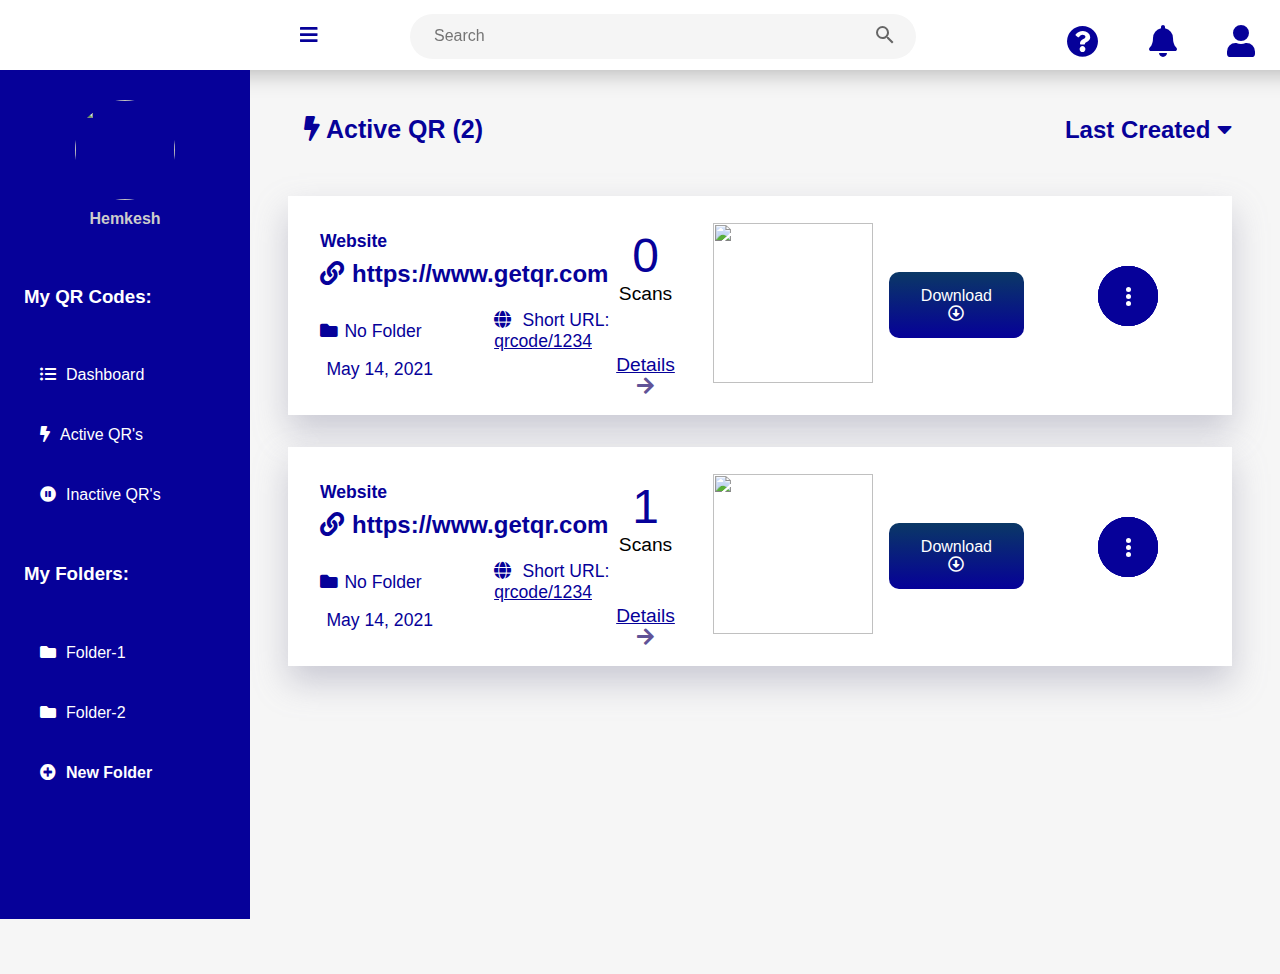
==== dashboard.html @ bebdff66 "index update 2" ====
<!DOCTYPE html>
<html lang="en" dir="ltr">
  <head>
    <meta charset="utf-8">
    <meta name="viewport" content="width=device-width, initial-scale=1.0">
    <title>GetQR Dashboard</title>
    <link rel="stylesheet" href="css/dashstyle.css">
    <link rel="stylesheet" href="https://cdnjs.cloudflare.com/ajax/libs/font-awesome/5.12.1/css/all.min.css">
    <script src="https://cdnjs.cloudflare.com/ajax/libs/jquery/3.5.1/jquery.min.js" charset="utf-8"></script>
    <script src="https://kit.fontawesome.com/327f2816b0.js" crossorigin="anonymous"></script>
  </head>
  <body>

    <input type="checkbox" id="check">
    <!--header area start-->
    <header>
      <label for="check">
        <i class="fas fa-bars" id="sidebar_btn"></i>
      </label>
      <div class="left_area">
        <img src="logopro.svg" style="position:fixed; top:10px; left:10px; width:250px" alt=""><i class="fa fa-product-hunt" aria-hidden="true" style="color:white"></i>      
      </div>
      <div class="swrapper left_area">
        <div class="searchBar">
          <input id="searchQueryInput" type="text" name="searchQueryInput" placeholder="Search" value="" />
          <button id="searchQuerySubmit" type="submit" name="searchQuerySubmit">
            <svg style="width:24px;height:24px" viewBox="0 0 24 24"><path fill="#666666" d="M9.5,3A6.5,6.5 0 0,1 16,9.5C16,11.11 15.41,12.59 14.44,13.73L14.71,14H15.5L20.5,19L19,20.5L14,15.5V14.71L13.73,14.44C12.59,15.41 11.11,16 9.5,16A6.5,6.5 0 0,1 3,9.5A6.5,6.5 0 0,1 9.5,3M9.5,5C7,5 5,7 5,9.5C5,12 7,14 9.5,14C12,14 14,12 14,9.5C14,7 12,5 9.5,5Z" />
            </svg>
          </button>
        </div>
      </div>
      <div class="right_area">
        <a href="#" class="logout_btn"><i class="fas fa-user"></i></a>
      </div>
      <div class="right_area">
        <a href="#" class="logout_btn"><i class="fas fa-bell"></i></a>
      </div>
      <div class="right_area">
        <a href="#" class="logout_btn"><i class="fas fa-question-circle"></i></a>
      </div>
    </header>
    <!--header area end-->
    <!--mobile navigation bar start-->
    <div class="mobile_nav">
      <div class="nav_bar">
        <img src="images/user.png" class="mobile_profile_image" alt="">
        <i class="fa fa-bars nav_btn"></i>
      </div>
      <div class="mobile_nav_items">
        <a href="#"><i class="far fa-user"></i><span>Dashboard</span></a>
        <a href="#"><i class="fa fa-list-ul"></i><span>Dashboard</span></a>
        <a href="#"><i class="fa fa-bolt"></i><span>Active QR's</span></a>
        <a href="#"><i class="fa fa-pause-circle"></i><span>Inactive QR's</span></a>    
        <a href="#"><i class="fa fa-folder"></i><span>Folder-1</span></a>
        <a href="#"><i class="fa fa-folder"></i><span>Folder-2</span></a>
        <a href="#"><i class="fa fa-plus-circle"></i><span><b>New Folder</b></span></a>
      </div>
    </div>
    <!--mobile navigation bar end-->
    <!--sidebar start-->
    <div class="sidebar">
      <div class="profile_info">
        <img src="images/userc.png" class="profile_image" alt="">
        <h4>Hemkesh</h4>
      </div>
        <h3>My QR Codes:</h3>
        <a href="#"><i class="fa fa-list-ul"></i><span>Dashboard</span></a>
        <a href="#"><i class="fa fa-bolt"></i><span>Active QR's</span></a>
        <a href="#"><i class="fa fa-pause-circle"></i><span>Inactive QR's</span></a>
        <h3>My Folders:</h3>    
        <a href="#"><i class="fa fa-folder"></i><span>Folder-1</span></a>
        <a href="#"><i class="fa fa-folder"></i><span>Folder-2</span></a>
        <a href="#"><i class="fa fa-plus-circle"></i><span><b>New Folder</b></span></a>
    </div>
    <!--sidebar end-->
    <div class="heading">
        <div class="heading1">
            <h1><i class="fas fa-bolt"></i>  Active QR (2)</h1>
        </div>
        <div class="heading2">
            <h2>Last Created  <i class="fa fa-caret-down" aria-hidden="true"></i></h2>
        </div>
        
    </div>

    <div class="dashtabs">

      <div class="dashtabs_content dashtabs_content--active dashtabs_content-1" data-tab = "1">

          <div class="QRInfo">
              <div class="QRInfo_1">
                  <span>Website</span>
                  <h3><i class="fas fa-link" aria-hidden="true"></i>https://www.getqr.com</h3>
                  <div>
                      <span><i class="fa fa-folder" aria-hidden="true"></i>No Folder</span>
                      <span><i class="fa fa-globe" aria-hidden="true"></i>  Short URL: <u>qrcode/1234</u></span>
                      <span><i class="fa fa-clock-o" aria-hidden="true"></i>May 14, 2021</span>
                  </div>
              </div>
              <div class="QRInfo_2">
                  <div>
                      <p>
                          <span>0</span>
                          <small>Scans</small>
                      </p>
                      <button>
                          <a href="details.html" style="color:#060199">Details </a><i class="fa fa-arrow-right" aria-hidden="true"></i>
                      </button>
                  </div>
                  <div>
                      <img src="Group6.svg" alt="">
                  </div>
              </div>
              <div class="QRInfo_3">
                <button class="dbutton">
                    Download  <i class="far fa-arrow-alt-circle-down"></i>
                  </button>
                <div class="menu">
                    <input type="checkbox" href="#" class="menu-open" name="menu-open" id="menu-open">                
                    <label class="menu-open-button" for="menu-open">
                      <span class="points p-1"></span>
                      <span class="points p-2"></span>
                      <span class="points p-3"></span>
                    </label>                  
                    <a href="" class="menu-item item-1"><i class="fas fa-palette"></i></a>
                    <a href="" class="menu-item item-2"><i class="fa fa-pencil" aria-hidden="true"></i></a>
                    <a href="" class="menu-item item-3"><i class="far fa-folder" aria-hidden="true"></i></a>
                </div>
              </div>
          </div>
          <div class="QRInfo">
              <div class="QRInfo_1">
                  <span>Website</span>
                  <h3><i class="fas fa-link" aria-hidden="true"></i>https://www.getqr.com</h3>
                  <div>
                      <span><i class="fa fa-folder" aria-hidden="true"></i>No Folder</span>
                      <span><i class="fa fa-globe" aria-hidden="true"></i>  Short URL: <u>qrcode/1234</u></span>
                      <span><i class="fa fa-clock-o" aria-hidden="true"></i>May 14, 2021</span>

                  </div>
              </div>
              <div class="QRInfo_2">
                  <div>
                      <p>
                          <span>1</span>
                          <small>Scans</small>
                      </p>
                      <button>
                        <a href="details.html" style="color:#060199">Details </a><i class="fa fa-arrow-right" aria-hidden="true"></i>
                      </button>
                  </div>
                  <div>
                      <img src="Group6.svg" alt="">
                  </div>
              </div>
              <div class="QRInfo_3">
                  <button class="dbutton">
                    Download  <i class="far fa-arrow-alt-circle-down"></i>
                  </button>
                  <div class="menu1">
                    <input type="checkbox" href="#" class="menu1-open" name="menu1-open" id="menu1-open">                
                    <label class="menu1-open-button" for="menu-open">
                      <span class="points p-1"></span>
                      <span class="points p-2"></span>
                      <span class="points p-3"></span>
                    </label>                  
                    <a href="" class="menu1-item item-1"><i class="fas fa-palette"></i></a>
                    <a href="" class="menu1-item item-2"><i class="fa fa-pencil" aria-hidden="true"></i></a>
                    <a href="" class="menu1-item item-3"><i class="far fa-folder" aria-hidden="true"></i></a>
                </div>
              </div>
          </div>
          
      </div>
      <div class="dashtabs_content dashtabs_content-2" data-tab = "2">
          <div class="dashtabs_content_nav">
              <span class="heading">
                  <i class="fa fa-bolt" aria-hidden="true"></i>
                  Active QR Codes
              </span>       
              <div class="btns">
                  <button>
                      Last Created
                      <i class="fa fa-caret-down" aria-hidden="true"></i>
                  </button>
                  <button>
                      <i class="fa fa-plus" aria-hidden="true"></i>
                      Create QR Code
                  </button>
              </div>
          </div>

          <div class="QRInfo">
              <div class="QRInfo_1">
                  <span>Website</span>
                  <h3><i class="fa fa-globe" aria-hidden="true"></i>https://xyz.com</h3>
                  <div>
                      <span><i class="fa fa-folder" aria-hidden="true"></i>No Folder</span>
                      <span><i class="fa fa-paperclip" aria-hidden="true"></i>qrcode/1234</span>
                      <span><i class="fa fa-clock-o" aria-hidden="true"></i>May 14, 2021</span>
                      <span><i class="fa fa-arrow-right" aria-hidden="true"></i>xyz.com</span>
                  </div>
              </div>
              <div class="QRInfo_2">
                  <div>
                      <p>
                          <span>1</span>
                          <small>Scans</small>
                      </p>
                      <button>
                          Details <i class="fa fa-arrow-right" aria-hidden="true"></i>
                      </button>
                  </div>
                  <div>
                      <img src="https://qrcgcustomers.s3.eu-west-1.amazonaws.com/account13631348/qrcodes/32899246.png?X-Amz-Content-Sha256=UNSIGNED-PAYLOAD&X-Amz-Algorithm=AWS4-HMAC-SHA256&X-Amz-Credential=AKIAJB2HRMXMYBGR2KIQ%2F20210514%2Feu-west-1%2Fs3%2Faws4_request&X-Amz-Date=20210514T131016Z&X-Amz-SignedHeaders=host&X-Amz-Expires=3600&X-Amz-Signature=82f97c0ffdeebf40bc5fae94ef28a7387017f0e29db5f8d3c3f958b027d1883b" alt="">
                  </div>
              </div>
              <div class="QRInfo_3">
                  <button>
                    <i class="fas fa-download"></i>
                  </button>
                  <div class="menu1">
                    <input type="checkbox" href="#" class="menu1-open" name="menu1-open" id="menu1-open">                
                    <label class="menu1-open-button" for="menu1-open">
                      <span class="points p-1"></span>
                      <span class="points p-2"></span>
                      <span class="points p-3"></span>
                    </label>                  
                    <a href="" class="menu1-item item-1"><i class="fa fa-star-o" aria-hidden="true"></i></a>
                    <a href="" class="menu1-item item-2"><i class="fa fa-pencil" aria-hidden="true"></i></a>
                    <a href="" class="menu1-item item-3"><i class="fa fa-trash-o" aria-hidden="true"></i></a>
                </div>
              </div>
          </div>
      </div>
      <div class="dashtabs_content dashtabs_content-3" data-tab = "3">
          <div class="dashtabs_content_nav">
              <span class="heading">
                  <i class="fa fa-pause" aria-hidden="true"></i>
                  Paused QR Code
              </span>       
              <div class="btns">
                  <button>
                      Last Created
                      <i class="fa fa-caret-down" aria-hidden="true"></i>
                  </button>
                  <button>
                      <i class="fa fa-plus" aria-hidden="true"></i>
                      Create QR Code
                  </button>
              </div>
          </div>

          <div class="no_content">
              <i class="fa fa-pause" aria-hidden="true"></i>
              <h1>There are no paused QR Codes</h1>
          </div>
      </div>
      <div class="dashtabs_content dashtabs_content-4" data-tab = "4">
      </div>
      <div class="dashtabs_content dashtabs_content-5" data-tab = "5">
      </div>
      <div class="dashtabs_content dashtabs_content-6" data-tab = "6">
      </div>

  </div>
  <script>
      function setUpTabs(){
          document.querySelectorAll('.dashtabs_btn').forEach(button => {
              button.addEventListener('click', () =>{
                  console.log("Hello");
                  const sideBar = button.parentElement;
                  const dashtabsContainer = sideBar.parentElement;
                  const dashtabNumber = button.dataset.forTab;
                  const tabToActivate = dashtabsContainer.querySelector(`.dashtabs_content[data-tab="${dashtabNumber}"]`);

              
                  sideBar.querySelectorAll('.dashtabs_btn').forEach(btn => {
                      btn.classList.remove('dashtabs_btn--active');
                  });
                  dashtabsContainer.querySelectorAll('.dashtabs_content').forEach(content => {
                      content.classList.remove('dashtabs_content--active');
                  });
                  button.classList.add('dashtabs_btn--active');
                  tabToActivate.classList.add('dashtabs_content--active');
              });
          });
      }
      setUpTabs();
  </script>

    <script type="text/javascript">
    $(document).ready(function(){
      $('.nav_btn').click(function(){
        $('.mobile_nav_items').toggleClass('active');
      });
    });
    </script>

  </body>
</html>
---- css/dashstyle.css ----
body{
    margin: 0;
    padding: 0;
    font-family: 'Source Sans Pro', sans-serif;
    background-color: rgb(220,220,220,0.25);
  }
  
  header{
    z-index: 1;
    position: fixed;
    background: #FFFFFF;
    box-shadow: 0px 4px 21px rgba(0, 0, 0, 0.25);
    padding: 20px;
    width: calc(100% - 0%);
    top: 0;
    height: 30px;
  }
  
  .left_area h3{
    color: #fff;
    margin: 0;
    text-transform: uppercase;
    font-size: 22px;
    font-weight: 900;
  }
  
  .left_area span{
    color: #19B3D3;
  }
  
  .logout_btn{
    padding: 5px;
    color:#060199;
    text-decoration: none;
    float: right;
    margin-top: -1.2%;
    margin-right: 40px;
    border-radius: 2px;
    font-size: 2rem;
    font-weight: 600;
    transition: 0.5s;
    transition-property: background;
  }
  
  .logout_btn:hover{
    color: #270f85b4;
  }
  
  .sidebar{
    z-index: 1;
    top: 0;
    background: #060199;
    margin-top: 70px;
    padding-top: 30px;
    position: fixed;
    left: 0;
    width: 250px;
    height: calc(100% - 9%);
    transition: 0.5s;
    transition-property: left;
    overflow-y: auto;
  }
  
  .profile_info{
    display: flex;
    flex-direction: column;
    justify-content: center;
    align-items: center;
  }
  
  .sidebar .profile_info .profile_image{
    width: 100px;
    height: 100px;
    border-radius: 100px;
    margin-bottom: 10px;
  }
  
  .sidebar .profile_info h4{
    color: #ccc;
    margin-top: 0;
    margin-bottom: 20px;
  }
  
  .sidebar a{
    color: #fff;
    display: block;
    width: 100%;
    line-height: 60px;
    text-decoration: none;
    padding-left: 40px;
    box-sizing: border-box;
    transition: 0.1s;
    transition-property: background;
    border-radius:50px;
  }
  
  .sidebar a:hover{
    color:#060199;
    background: #F4F2FF;
    
    width: 90%;
    margin-left:1rem;
  }
  
  .sidebar i{
    padding-right: 10px;
  }
  
  label #sidebar_btn{
    z-index: 1;
    color: #060199;
    position: fixed;
    cursor: pointer;
    left: 300px;
    font-size: 20px;
    margin: 5px 0;
    transition: 0.5s;
    transition-property: color;
  }
  
  label #sidebar_btn:hover{
    color:#0601997c;
  }
  
  #check:checked ~ .sidebar{
    left: -185px;
  }
  
  #check:checked ~ .sidebar a span{
    display: none;
  }
  
  #check:checked ~ .sidebar a{
    font-size: 20px;
    margin-left: 165px;
    width: 100%;
  }
  
  .content{
    width: (100% - 250px);
    margin-top: 60px;
    padding: 20px;
    margin-left: 250px;
    background: url(background.png) no-repeat;
    background-position: center;
    background-size: cover;
    height: 100vh;
    transition: 0.5s;
  }
  
  #check:checked ~ .content{
    margin-left: 60px;
  }
  
  #check:checked ~ .sidebar .profile_info{
    display: none;
  }
  
  #check{
    display: none;
  }
  
  .mobile_nav{
    display: none;
  }
  
  .content .card p{
    background: #fff;
    padding: 15px;
    margin-bottom: 10px;
    font-size: 14px;
    opacity: 0.8;
  }
  
  /* Responsive CSS */
  
  @media screen and (max-width: 780px){
    .sidebar{
      display: none;
    }
  
    #sidebar_btn{
      display: none;
    }
  
    .content{
      margin-left: 0;
      margin-top: 0;
      padding: 10px 20px;
      transition: 0s;
    }
  
    #check:checked ~ .content{
      margin-left: 0;
    }
  
    .mobile_nav{
      display: block;
      width: calc(100% - 0%);
    }
  
    .nav_bar{
      background: #222;
      width: (100% - 0px);
      margin-top: 70px;
      display: flex;
      justify-content: space-between;
      align-items: center;
      padding: 10px 20px;
    }
  
    .nav_bar .mobile_profile_image{
      width: 50px;
      height: 50px;
      border-radius: 50%;
    }
  
    .nav_bar .nav_btn{
      color: #fff;
      font-size: 22px;
      cursor: pointer;
      transition: 0.5s;
      transition-property: color;
    }
  
    .nav_bar .nav_btn:hover{
        color: #19B3D3;
    }
  
    .mobile_nav_items{
      display: none;
    }
  
    .mobile_nav_items a{
      color: #fff;
      display: block;
      text-align: center;
      letter-spacing: 1px;
      line-height: 60px;
      text-decoration: none;
      box-sizing: border-box;
      transition: 0.5s;
      transition-property: background;
    }
  
    .mobile_nav_items a:hover{
        color:#060199;
        background: #F4F2FF;
        border-radius:50px;
        width: 90%;
        margin-left:1rem;
    }
  
    .mobile_nav_items i{
      padding-right: 10px;
    }
  
    .active{
      display: block;
    }
  }
  .swrapper {
    width: 100%;
    max-width: 31.25rem;
    margin: -1.5rem auto;
  }
  
  .swrapper .label {
    font-size: .625rem;
    font-weight: 400;
    text-transform: uppercase;
    letter-spacing: +1.3px;
    margin-bottom: 1rem;
  }
  
  .swrapper .searchBar {
    width: 100%;
    display: flex;
    flex-direction: row;
    align-items: center;
  }
  
  #searchQueryInput {
    width: 100%;
    height: 2.8rem;
    background: #f5f5f5;
    outline: none;
    border: none;
    border-radius: 1.625rem;
    padding: 0 3.5rem 0 1.5rem;
    font-size: 1rem;
  }
  
  #searchQuerySubmit {
    width: 3.5rem;
    height: 2.8rem;
    margin-left: -3.5rem;
    background: none;
    border: none;
    outline: none;
  }
  
  #searchQuerySubmit:hover {
    cursor: pointer;
  }
  .sidebar h3{
    color: #fff;
    display: block;
    width: 100%;
    line-height: 60px;
    text-decoration: none;
    padding-left: 40px;
    box-sizing: border-box;
    margin-left: -1rem;
  }
  
  /* card style */
  .dashtabs {
    display: flex;
    min-height: 90vh; }
    .dashtabs_sidebar {
      width: 20%;
      flex-shrink: 0;
      background: #060199; }
      .dashtabs_sidebar input {
        display: block;
        margin: 2rem auto;
        padding: 0.7rem 1rem;
        border: 3px solid #63cef8;
        outline: none;
        font-size: 1rem; }
      .dashtabs_sidebar span {
        display: block;
        margin: 1rem 0 0.7rem 2rem;
        color: white;
        font-size: 0.9rem;
        font-weight: 700; }
    .dashtabs_btn {
      position: relative;
      display: flex;
      padding: 15px 0 15px 2rem;
      font-size: 1.1rem;
      color: white;
      outline: none;
      width: 100%;
      cursor: pointer; }
      .dashtabs_btn > i {
        margin-right: 1rem; }
    .dashtabs_content {
      padding: 2rem 3rem 3rem 3rem;
      width: 100%;
      display: none; }
    .dashtabs_btn--active {
      color: white;
      background-color: #0b04cf; }
    .dashtabs_content--active {
      display: block; }
    .dashtabs_content_nav {
      display: flex;
      justify-content: space-between;
      align-items: center; }
      .dashtabs_content_nav .heading {
        color: #060199;
        font-size: 1.4rem;
        font-weight: 500; }
        .dashtabs_content_nav .heading > i {
          margin-right: 1rem; }
      .dashtabs_content_nav .btns {
        display: flex; }
        .dashtabs_content_nav .btns > button {
          width: 12rem;
          /* padding: 0.9rem 0.7rem; */
          font-size: 1.1rem;
          color: #ffffff;
          border: none;
          outline: none;
          cursor: pointer; }
          .dashtabs_content_nav .btns > button:hover {
            opacity: 0.7; }
          .dashtabs_content_nav .btns > button:first-of-type {
            display: flex;
            justify-content: space-between;
            align-items: center;
            margin-right: 1.5rem;
            background: #ffc93c; }
          .dashtabs_content_nav .btns > button:last-of-type {
            background: #63cef8; }
  
  .dashheader {
    background-color: white;
    padding: 0 3rem;
    display: flex;
    justify-content: space-between;
    align-items: center;
    height: 10vh;
    box-shadow: 0 1rem 4rem rgba(11, 4, 207, 0.2); }
    .dashheader_logo {
      font-family: 'Source Sans Pro', sans-serif;
      font-size: 2rem;
      color: #3d3d3d;
      letter-spacing: 0.5px; }
      .dashheader_logo > i {
        color: #63cef8; }
    .dashheader_user {
      width: 20%;
      display: flex;
      justify-content: space-between;
      align-items: center; }
      .dashheader_user > i {
        color: #060199;
        font-size: 1.3rem;
        cursor: pointer;
        padding: 1rem;
        border-radius: 50%; }
        .dashheader_user > i:hover {
          background-color: #f0eeee; }
      .dashheader_user > div {
        padding: 0.7rem 1rem; }
        .dashheader_user > div > i {
          color: #060199;
          font-size: 1.3rem;
          cursor: pointer;
          margin-right: 0.5rem; }
        .dashheader_user > div > span {
          color: #060199;
          font-size: 1.2rem;
          cursor: pointer; }
        .dashheader_user > div:hover {
          background-color: #f0eeee; }
  
  .dashtabs_content {
    position: relative; }
    .dashtabs_content .QRInfo {
      margin: 0rem 0 2rem 15rem;
      padding: 1rem 2rem;
      display: flex;
      justify-content: space-between;
      align-items: center;
      border-radius: 0px;
      /* border: 1px solid rgba(133,102,255, 0.5); */
      background: #ffffff;
      box-shadow: 0 1rem 2rem rgba(136, 135, 161, 0.4);
      /* box-shadow: 3px 3px 5px 6px #ccc; */
       }
      .dashtabs_content .QRInfo_1 {
        width: 50%; }
        .dashtabs_content .QRInfo_1 > span {
          font-size: 1.1rem;
          font-weight: 600;
          color: #060199; }
        .dashtabs_content .QRInfo_1 > h3 {
          font-size: 1.5rem;
          color: #060199;
          margin: 0.5rem 0 1rem 0; }
          .dashtabs_content .QRInfo_1 > h3 > i {
            margin-right: 0.5rem; }
        .dashtabs_content .QRInfo_1 > div {
          display: flex;
          justify-content: space-between;
          align-items: center;
          flex-wrap: wrap; }
          .dashtabs_content .QRInfo_1 > div > span {
            cursor: pointer;
            color: #060199;
            width: 40%;
            margin-top: 0.4rem;
            font-size: 1.1rem; }
            .dashtabs_content .QRInfo_1 > div > span > i {
              margin-right: 0.4rem; }
      .dashtabs_content .QRInfo_2 {
        display: flex;
        align-items: center; }
        .dashtabs_content .QRInfo_2 > div > p {
          text-align: center; }
          .dashtabs_content .QRInfo_2 > div > p > span {
            display: block;
            font-size: 3rem;
            color: #060199; }
          .dashtabs_content .QRInfo_2 > div > p > small {
            font-size: 1.2rem; }
        .dashtabs_content .QRInfo_2 > div > button {
          background: transparent;
          border: none;
          outline: none;
          color: #615397;
          cursor: pointer;
          font-size: 1.2rem;
          margin-top: 2rem; }
        .dashtabs_content .QRInfo_2 > div > img {
          width: 10rem;
          height: 10rem;
          margin-left: 2rem; }
          .dashtabs_content .QRInfo_3{
            display: flex;
          }
      .dashtabs_content .QRInfo_3 > button {
        /* color: #6f4df8;
        border-radius: 5px;
        background: #ffffff;
        padding: 0.5rem;
        font-size: 3rem;
        cursor: pointer; } */
        background: hsla(242, 99%, 30%, 1);

        background: linear-gradient(90deg, hsla(242, 99%, 30%, 1) 0%, hsla(210, 81%, 22%, 1) 100%);

        background: -moz-linear-gradient(90deg, hsla(242, 99%, 30%, 1) 0%, hsla(210, 81%, 22%, 1) 100%);

        background: -webkit-linear-gradient(90deg, hsla(242, 99%, 30%, 1) 0%, hsla(210, 81%, 22%, 1) 100%);

        filter: progid: DXImageTransform.Microsoft.gradient( startColorstr="#060199", endColorstr="#0B3866", GradientType=1 );
        border: none;
        color: white;       
        padding: 15px 32px;
        border-radius: 10px;
        text-align: center;
        text-decoration: none;
        display: inline-block;
        font-size: 16px;
        margin: 1rem 1rem;
        cursor: pointer;
        flex: 1;
        margin-right: 4rem;}
  
  .no_content {
    position: absolute;
    top: 50%;
    left: 50%;
    transform: translate(-50%, -50%);
    text-align: center; }
    .no_content > i {
      font-size: 2.5rem;
      color: #777;
      margin-bottom: 3rem; }
    .no_content > h1 {
      color: #777; }

.heading{
  display: flex;
  margin-top: 6rem;
  justify-content:space-between;
  align-items:center;
}
.heading1{
  margin-left: -1rem;
  display:inline-block;
}
.heading2{
  display:inline-block;
  margin-right: 3rem;
}
.heading1 h1{
  font-family: 'Source Sans Pro', sans-serif;
  font-size:25px;
  color: #060199;
  margin-left: 20rem;
}

.heading2 h2{
  
  color: #060199;
  float:right;
}

.menu {
  display:flex;
  justify-content:center;
  align-items:center;
  width: 80px;
  height: 80px;
  /* text-align: center; */
  box-sizing: border-box;
  font-size: 26px;
  /* display:inline-block; */
  display:flex;
  justify-content:center;
  align-items: center;
  margin-right: 2rem;
}

.menu-item {
   box-shadow: none;
}
.menu-item:hover {
  background: #292C33;
  color: #00796b;
}

.menu-item, .menu-open-button {
  position: absolute;
  background: #060199;
  border-radius: 50%;
  width: 60px;
  height: 60px;
  color: #ffffff;
  text-align: center;
  line-height: 60px;

  -webkit-transform: translate3d(0, 0, 0);
  transform: translate3d(0, 0, 0);
  -webkit-transition: -webkit-transform ease-out 200ms;
  transition: -webkit-transform ease-out 200ms;
  transition: transform ease-out 200ms, -webkit-transform ease-out 200ms;
}
.menu-open {
  display: none;
}

.menu-open-button:hover{
  background: #5d518b;
}
.menu-open-button {
   z-index: 2;
   cursor: pointer;
}


.menu-open:checked ~ .menu-item:nth-child(3) {
  transition-duration: 180ms;
   -webkit-transition-duration: 180ms;
   -webkit-transform: translate3d(0px, -75px, 0);
   transform: translate3d(0px, -62px, 0);

}
.menu-open:checked ~ .menu-item:nth-child(4) {
   transition-duration: 280ms;
   -webkit-transition-duration: 280ms;
   -webkit-transform: translate3d(60px, 50px, 0);
   transform: translate3d(60px, 50px, 0);
   box-shadow: 3px 3px 0 0 rgba(0, 0, 0, 0.14);
}
.menu-open:checked ~ .menu-item:nth-child(5) {
   transition-duration: 380ms;
   -webkit-transition-duration: 380ms;
   -webkit-transform: translate3d(-60px, 50px, 0);
   transform: translate3d(-60px, 50px, 0);
   box-shadow: 3px 3px 0 0 rgba(0, 0, 0, 0.14);
}


/* menu-points */
.points {
  width: 5px;
  height: 5px;
  border-radius: 50%;
  background: #ffffff;
  display: block;
  position: absolute;
  top: 50%;
  left: 50%;
  margin-left: -2.5px;
  margin-top: -2.5px;
}
.p-1 {
  -webkit-transform: translate3d(0, -7px, 0);
  transform: translate3d(0, -7px, 0);
}
.p-2 {
  -webkit-transform: translate3d(0, 0, 0);
  transform: translate3d(0, 0, 0);
}
.p-3 {
  -webkit-transform: translate3d(0, 7px, 0);
  transform: translate3d(0, 7px, 0);
}
.menu i {
  text-shadow: 0px 0px 5px rgba(0, 0, 0, 1);
}

.menu1 {
  display:flex;
  justify-content:center;
  align-items:center;
  width: 80px;
  height: 80px;
  /* text-align: center; */
  box-sizing: border-box;
  font-size: 26px;
  /* display:inline-block; */
  display:flex;
  justify-content:center;
  align-items: center;
  margin-right: 2rem;
}

.menu1-item {
   box-shadow: none;
}
.menu1-item:hover {
  background: #292C33;
  color: #00796b;
}

.menu1-item, .menu1-open-button {
  position: absolute;
  background: #060199;
  border-radius: 50%;
  width: 60px;
  height: 60px;
  color: #ffffff;
  text-align: center;
  line-height: 60px;

  -webkit-transform: translate3d(0, 0, 0);
  transform: translate3d(0, 0, 0);
  -webkit-transition: -webkit-transform ease-out 200ms;
  transition: -webkit-transform ease-out 200ms;
  transition: transform ease-out 200ms, -webkit-transform ease-out 200ms;
}
.menu1-open {
  display: none;
}

.menu1-open-button:hover{
  background: #5d518b;
}
.menu1-open-button {
   z-index: 2;
   cursor: pointer;
}


.menu1-open:checked ~ .menu1-item:nth-child(3) {
  transition-duration: 180ms;
   -webkit-transition-duration: 180ms;
   -webkit-transform: translate3d(0px, -75px, 0);
   transform: translate3d(0px, -62px, 0);

}
.menu1-open:checked ~ .menu1-item:nth-child(4) {
   transition-duration: 280ms;
   -webkit-transition-duration: 280ms;
   -webkit-transform: translate3d(60px, 50px, 0);
   transform: translate3d(60px, 50px, 0);
   box-shadow: 3px 3px 0 0 rgba(0, 0, 0, 0.14);
}
.menu1-open:checked ~ .menu1-item:nth-child(5) {
   transition-duration: 380ms;
   -webkit-transition-duration: 380ms;
   -webkit-transform: translate3d(-60px, 50px, 0);
   transform: translate3d(-60px, 50px, 0);
   box-shadow: 3px 3px 0 0 rgba(0, 0, 0, 0.14);
}


/* menu-points */
.points {
  width: 5px;
  height: 5px;
  border-radius: 50%;
  background: #ffffff;
  display: block;
  position: absolute;
  top: 50%;
  left: 50%;
  margin-left: -2.5px;
  margin-top: -2.5px;
}
.p-1 {
  -webkit-transform: translate3d(0, -7px, 0);
  transform: translate3d(0, -7px, 0);
}
.p-2 {
  -webkit-transform: translate3d(0, 0, 0);
  transform: translate3d(0, 0, 0);
}
.p-3 {
  -webkit-transform: translate3d(0, 7px, 0);
  transform: translate3d(0, 7px, 0);
}
.menu1 i {
  text-shadow: 0px 0px 5px rgba(0, 0, 0, 1);
}
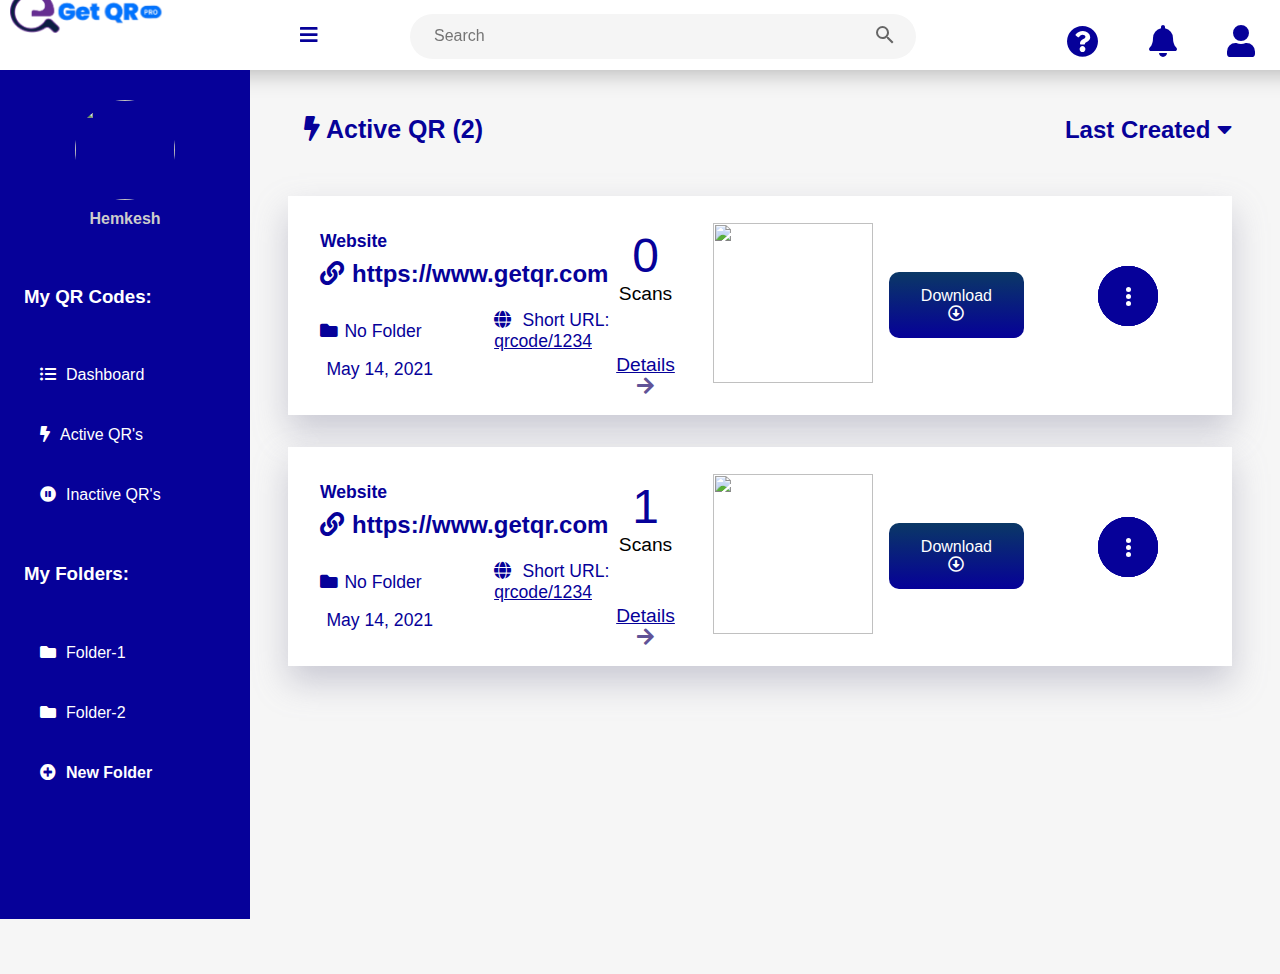
==== commit ddef2de8: "color" ====
--- a/dashboard.html
+++ b/dashboard.html
@@ -18,7 +18,7 @@
         <i class="fas fa-bars" id="sidebar_btn"></i>
       </label>
       <div class="left_area">
-        <img src="logopro.svg" style="position:fixed; top:10px; left:10px; width:250px" alt=""><i class="fa fa-product-hunt" aria-hidden="true" style="color:white"></i>      
+        <img src="logopro.png" style="position:fixed; top:-2.5rem; left:10px; width:12%" alt=""><i class="fa fa-product-hunt" aria-hidden="true" style="color:white"></i>      
       </div>
       <div class="swrapper left_area">
         <div class="searchBar">
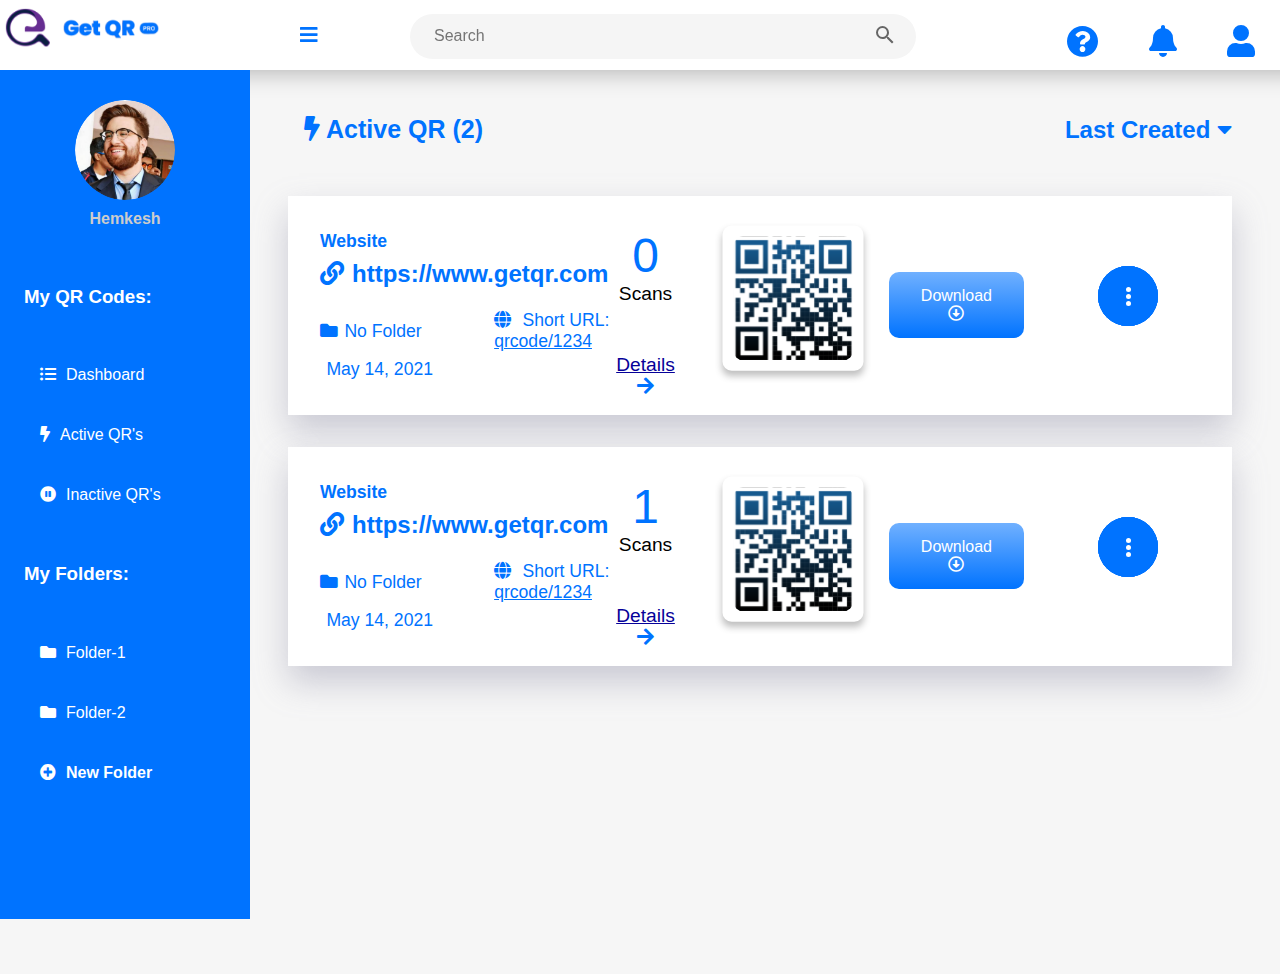
==== commit 44476de8: "update" ====
--- a/dashboard.html
+++ b/dashboard.html
@@ -18,7 +18,7 @@
         <i class="fas fa-bars" id="sidebar_btn"></i>
       </label>
       <div class="left_area">
-        <img src="logopro.png" style="position:fixed; top:-2.5rem; left:10px; width:12%" alt=""><i class="fa fa-product-hunt" aria-hidden="true" style="color:white"></i>      
+        <img src="logopro.png" style="position:fixed; top:.5rem; left:5px; width:12%" alt=""><i class="fa fa-product-hunt" aria-hidden="true" style="color:white"></i>      
       </div>
       <div class="swrapper left_area">
         <div class="searchBar">
--- a/css/dashstyle.css
+++ b/css/dashstyle.css
@@ -30,7 +30,7 @@
   
   .logout_btn{
     padding: 5px;
-    color:#060199;
+    color:#0073FF;
     text-decoration: none;
     float: right;
     margin-top: -1.2%;
@@ -49,7 +49,7 @@
   .sidebar{
     z-index: 1;
     top: 0;
-    background: #060199;
+    background: #0073FF;
     margin-top: 70px;
     padding-top: 30px;
     position: fixed;
@@ -95,7 +95,7 @@
   }
   
   .sidebar a:hover{
-    color:#060199;
+    color:#0073FF;
     background: #F4F2FF;
     
     width: 90%;
@@ -108,7 +108,7 @@
   
   label #sidebar_btn{
     z-index: 1;
-    color: #060199;
+    color: #0073FF;
     position: fixed;
     cursor: pointer;
     left: 300px;
@@ -119,7 +119,7 @@
   }
   
   label #sidebar_btn:hover{
-    color:#0601997c;
+    color:rgba(6, 1, 153, 0.11)
   }
   
   #check:checked ~ .sidebar{
@@ -244,7 +244,7 @@
     }
   
     .mobile_nav_items a:hover{
-        color:#060199;
+        color:#0073FF;
         background: #F4F2FF;
         border-radius:50px;
         width: 90%;
@@ -321,7 +321,7 @@
     .dashtabs_sidebar {
       width: 20%;
       flex-shrink: 0;
-      background: #060199; }
+      background: #0073FF; }
       .dashtabs_sidebar input {
         display: block;
         margin: 2rem auto;
@@ -360,7 +360,7 @@
       justify-content: space-between;
       align-items: center; }
       .dashtabs_content_nav .heading {
-        color: #060199;
+        color: #0073FF;
         font-size: 1.4rem;
         font-weight: 500; }
         .dashtabs_content_nav .heading > i {
@@ -407,7 +407,7 @@
       justify-content: space-between;
       align-items: center; }
       .dashheader_user > i {
-        color: #060199;
+        color: #0073FF;
         font-size: 1.3rem;
         cursor: pointer;
         padding: 1rem;
@@ -447,10 +447,10 @@
         .dashtabs_content .QRInfo_1 > span {
           font-size: 1.1rem;
           font-weight: 600;
-          color: #060199; }
+          color: #0073FF; }
         .dashtabs_content .QRInfo_1 > h3 {
           font-size: 1.5rem;
-          color: #060199;
+          color: #0073FF;
           margin: 0.5rem 0 1rem 0; }
           .dashtabs_content .QRInfo_1 > h3 > i {
             margin-right: 0.5rem; }
@@ -461,7 +461,7 @@
           flex-wrap: wrap; }
           .dashtabs_content .QRInfo_1 > div > span {
             cursor: pointer;
-            color: #060199;
+            color: #0073FF;
             width: 40%;
             margin-top: 0.4rem;
             font-size: 1.1rem; }
@@ -475,14 +475,14 @@
           .dashtabs_content .QRInfo_2 > div > p > span {
             display: block;
             font-size: 3rem;
-            color: #060199; }
+            color: #0073FF; }
           .dashtabs_content .QRInfo_2 > div > p > small {
             font-size: 1.2rem; }
         .dashtabs_content .QRInfo_2 > div > button {
           background: transparent;
           border: none;
           outline: none;
-          color: #615397;
+          color: #0073FF;
           cursor: pointer;
           font-size: 1.2rem;
           margin-top: 2rem; }
@@ -500,15 +500,15 @@
         padding: 0.5rem;
         font-size: 3rem;
         cursor: pointer; } */
-        background: hsla(242, 99%, 30%, 1);
-
-        background: linear-gradient(90deg, hsla(242, 99%, 30%, 1) 0%, hsla(210, 81%, 22%, 1) 100%);
-
-        background: -moz-linear-gradient(90deg, hsla(242, 99%, 30%, 1) 0%, hsla(210, 81%, 22%, 1) 100%);
-
-        background: -webkit-linear-gradient(90deg, hsla(242, 99%, 30%, 1) 0%, hsla(210, 81%, 22%, 1) 100%);
-
-        filter: progid: DXImageTransform.Microsoft.gradient( startColorstr="#060199", endColorstr="#0B3866", GradientType=1 );
+        background: hsla(213, 100%, 50%, 1);
+
+        background: linear-gradient(90deg, hsla(213, 100%, 50%, 1) 0%, hsla(213, 100%, 72%, 1) 100%);
+
+        background: -moz-linear-gradient(90deg, hsla(213, 100%, 50%, 1) 0%, hsla(213, 100%, 72%, 1) 100%);
+
+        background: -webkit-linear-gradient(90deg, hsla(213, 100%, 50%, 1) 0%, hsla(213, 100%, 72%, 1) 100%);
+
+        filter: progid: DXImageTransform.Microsoft.gradient( startColorstr="#0073FF", endColorstr="#71B1FF", GradientType=1 );
         border: none;
         color: white;       
         padding: 15px 32px;
@@ -552,13 +552,13 @@
 .heading1 h1{
   font-family: 'Source Sans Pro', sans-serif;
   font-size:25px;
-  color: #060199;
+  color: #0073FF;
   margin-left: 20rem;
 }
 
 .heading2 h2{
   
-  color: #060199;
+  color: #0073FF;
   float:right;
 }
 
@@ -588,7 +588,7 @@
 
 .menu-item, .menu-open-button {
   position: absolute;
-  background: #060199;
+  background: #0073FF;
   border-radius: 50%;
   width: 60px;
   height: 60px;
@@ -607,7 +607,7 @@
 }
 
 .menu-open-button:hover{
-  background: #5d518b;
+  background: #489aff;
 }
 .menu-open-button {
    z-index: 2;
@@ -693,7 +693,7 @@
 
 .menu1-item, .menu1-open-button {
   position: absolute;
-  background: #060199;
+  background: #0073FF;
   border-radius: 50%;
   width: 60px;
   height: 60px;
@@ -712,7 +712,7 @@
 }
 
 .menu1-open-button:hover{
-  background: #5d518b;
+  background: #489aff;
 }
 .menu1-open-button {
    z-index: 2;
